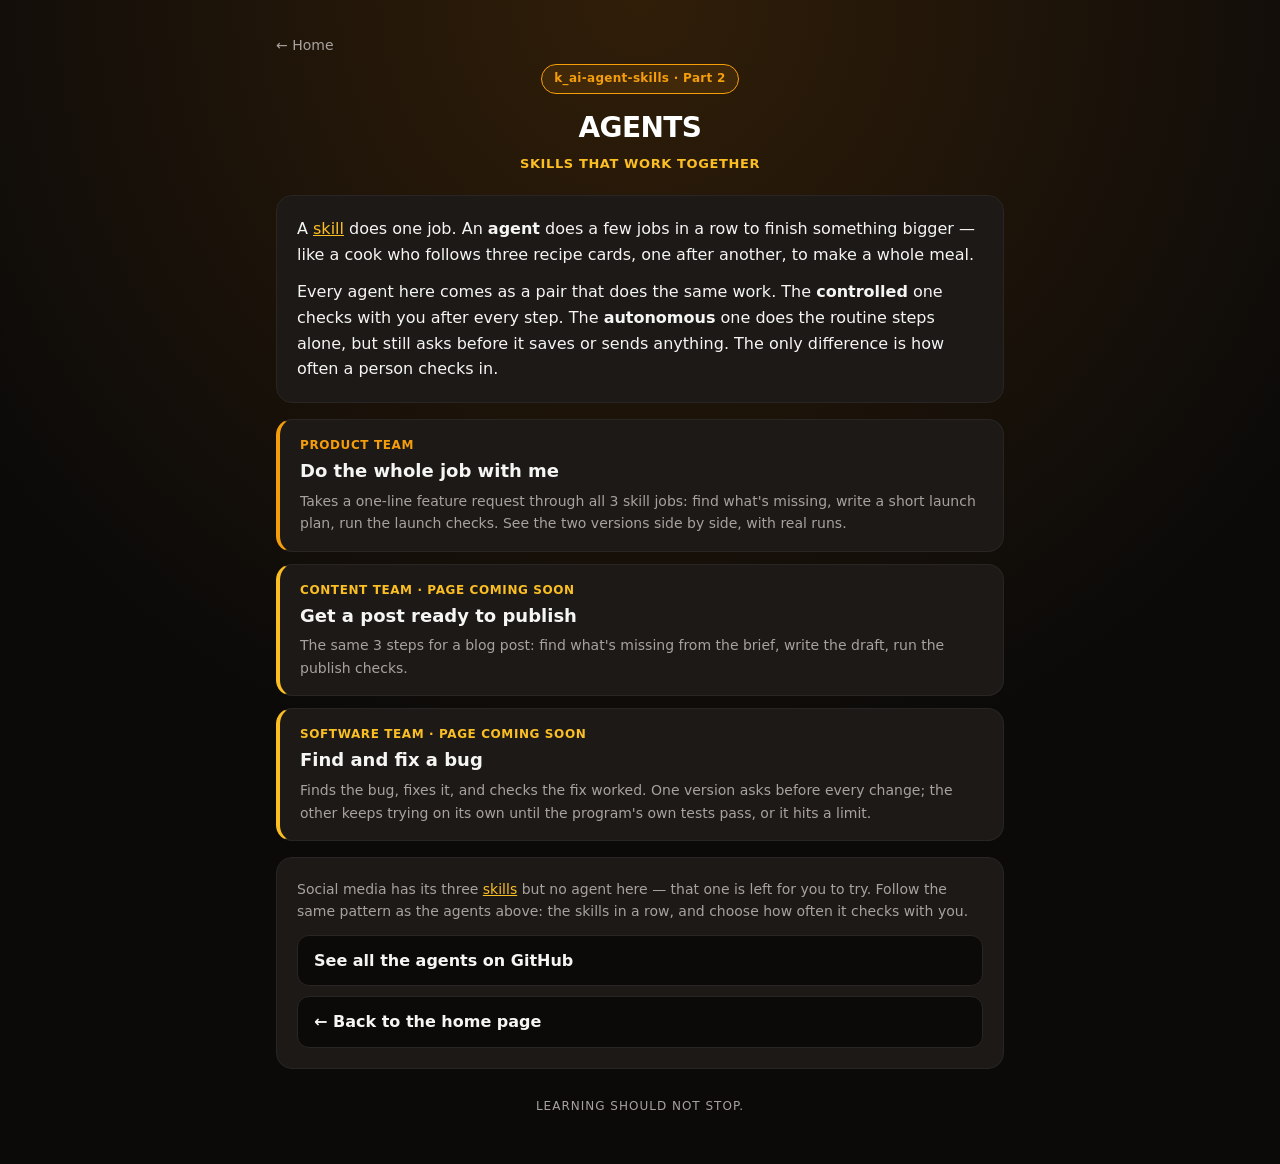
==== web/agents/index.html @ c48778d1 "Restructure web explainer into skills, agents and orchestrators; add all 12 skills - Home page now e" ====
<!doctype html>
<html lang="en">
<head>
  <meta charset="utf-8">
  <meta name="viewport" content="width=device-width, initial-scale=1">
  <!-- No scripts on this page: only this site's own files and the GitHub
       profile photo (the tab icon) may load. -->
  <meta http-equiv="Content-Security-Policy"
        content="default-src 'none'; style-src 'self'; img-src 'self' https://avatars.githubusercontent.com; base-uri 'none'; form-action 'none'">
  <meta name="referrer" content="no-referrer">
  <meta name="description" content="What an AI agent is, in plain words: skills that work together, with a person checking in — with real recorded runs.">
  <title>AI agents — k_ai-agent-skills</title>
  <link rel="icon" type="image/jpeg" href="https://avatars.githubusercontent.com/u/15974849?v=4&amp;s=64">
  <link rel="apple-touch-icon" href="https://avatars.githubusercontent.com/u/15974849?v=4&amp;s=180">
  <link rel="stylesheet" href="../style.css">
</head>
<body class="j-together">
  <main class="wrap">
    <a class="back" href="../">← Home</a>
    <header class="hero">
      <span class="badge job" data-t="badge">k_ai-agent-skills · Part 2</span>
      <h1 data-t="title">Agents</h1>
      <p class="subtitle" data-t="subtitle">Skills that work together</p>
    </header>

    <section class="card">
      <p data-t="intro_1">A <a class="inline-link" href="../skills/">skill</a> does one job. An <b>agent</b> does a few jobs in a row to finish something bigger — like a cook who follows three recipe cards, one after another, to make a whole meal.</p>
      <p data-t="intro_2">Every agent here comes as a pair that does the same work. The <b>controlled</b> one checks with you after every step. The <b>autonomous</b> one does the routine steps alone, but still asks before it saves or sends anything. The only difference is how often a person checks in.</p>
    </section>

    <nav aria-label="Agents">
      <a class="job-card j-together" href="together/">
        <span class="job-num" data-t="product_team">Product team</span>
        <span class="job-title" data-t="product_title">Do the whole job with me</span>
        <span class="job-line" data-t="product_line">Takes a one-line feature request through all 3 skill jobs: find what's missing, write a short launch plan, run the launch checks. See the two versions side by side, with real runs.</span>
      </a>
      <div class="job-card part-card soon">
        <span class="job-num" data-t="content_team">Content team · page coming soon</span>
        <span class="job-title" data-t="content_title">Get a post ready to publish</span>
        <span class="job-line" data-t="content_line">The same 3 steps for a blog post: find what's missing from the brief, write the draft, run the publish checks.</span>
      </div>
      <div class="job-card part-card soon">
        <span class="job-num" data-t="software_team">Software team · page coming soon</span>
        <span class="job-title" data-t="software_title">Find and fix a bug</span>
        <span class="job-line" data-t="software_line">Finds the bug, fixes it, and checks the fix worked. One version asks before every change; the other keeps trying on its own until the program's own tests pass, or it hits a limit.</span>
      </div>
    </nav>

    <section class="card links">
      <p class="muted" data-t="social_note">Social media has its three <a class="inline-link" href="../skills/">skills</a> but no agent here — that one is left for you to try. Follow the same pattern as the agents above: the skills in a row, and choose how often it checks with you.</p>
      <a class="link-card" href="https://github.com/khadir-syed/k_ai-agent-skills/tree/main/agents" rel="noopener noreferrer" data-t="repo_link">See all the agents on GitHub</a>
      <a class="link-card" href="../" data-t="home_link">← Back to the home page</a>
    </section>

    <footer class="footer" data-t="footer">Learning should not stop.</footer>
  </main>
</body>
</html>
---- web/style.css ----
/* Colours and shapes match https://khadir-syed.github.io
   (base copied from k_ai-basics web/style.css) */
:root {
  --bg: #0b0a09;
  --card: #1c1917;
  --line: #292524;
  --text: #f5f5f4;
  --muted: #a8a29e;
  --soft: #d6d3d1;
  --amber: #fbbf24;
  --amber-soft: #fcd34d;
  --orange: #d97706;
  --glow: rgba(217, 119, 6, 0.18);
  --good: #86efac;
  --bad: #fca5a5;
  --job: var(--amber);
}

/* One warm brand shade per job: the card edge, the picture and the page badge. */
.j-find { --job: #fbbf24; }
.j-draft { --job: #fb923c; }
.j-check { --job: #fde68a; }
.j-together { --job: #f59e0b; }

* { box-sizing: border-box; }

body {
  margin: 0;
  background: var(--bg) radial-gradient(circle at 50% 0%, var(--glow) 0%, rgba(11, 10, 9, 0) 60%) no-repeat;
  color: var(--text);
  font-family: -apple-system, system-ui, "Segoe UI", Roboto, Helvetica, Arial, sans-serif;
  line-height: 1.6;
}

.wrap { max-width: 760px; margin: 0 auto; padding: 32px 16px 48px; }

.hero { text-align: center; margin-bottom: 20px; }
.badge {
  display: inline-block; padding: 4px 12px; border-radius: 9999px;
  background: rgba(245, 158, 11, 0.1); border: 1px solid rgba(245, 158, 11, 0.3);
  color: var(--amber-soft); font-size: 12px; font-weight: 600; letter-spacing: 0.3px;
}
.hero .badge.job { color: var(--job); border-color: var(--job); }
h1 {
  margin: 12px 0 4px; font-size: 28px; font-weight: 900; letter-spacing: -0.6px;
  text-transform: uppercase; color: #fff;
}
.subtitle {
  margin: 0; color: var(--amber); font-size: 13px; font-weight: 600;
  letter-spacing: 0.6px; text-transform: uppercase;
}
h2 { margin: 0 0 12px; font-size: 18px; font-weight: 800; }

.card {
  background: var(--card); border: 1px solid var(--line); border-radius: 16px;
  padding: 20px; margin: 16px 0;
}
.card p { margin: 0 0 12px; }
.card p:last-child { margin-bottom: 0; }
.muted { color: var(--muted); font-size: 14px; }
.warning {
  border-left: 3px solid var(--orange); background: rgba(217, 119, 6, 0.08);
  padding: 10px 14px; border-radius: 8px; color: var(--soft); font-size: 14px;
}
.lesson { font-weight: 700; color: #fff; }

.link-card {
  display: block; background: var(--bg); border: 1px solid var(--line); border-radius: 12px;
  padding: 12px 16px; margin-top: 10px; color: var(--text); font-weight: 700; text-decoration: none;
}
.link-card:hover { border-color: var(--orange); }
.inline-link { color: var(--amber); }

.footer {
  text-align: center; color: var(--muted); font-size: 12px; letter-spacing: 1px;
  text-transform: uppercase; margin-top: 28px;
}

.back { display: inline-block; color: var(--muted); font-size: 14px; text-decoration: none; margin-bottom: 8px; }
.back:hover { color: var(--amber); }
a:focus-visible, button:focus-visible { outline: 2px solid var(--amber); outline-offset: 2px; }

/* Home page: brand header, same as https://khadir-syed.github.io */
.brand .brand-frame {
  width: 112px; height: 112px; margin: 0 auto 16px; padding: 2.5px; border-radius: 28px;
  background: linear-gradient(to bottom, #fbbf24, #f59e0b, #78350f);
  box-shadow: 0 0 28px rgba(245, 158, 11, 0.35), inset 0 0 10px rgba(245, 158, 11, 0.2);
}
.brand img { display: block; width: 100%; height: 100%; border-radius: 25.5px; object-fit: cover; background: #0c0a09; }
.brand .badge { text-decoration: none; }
.brand-name {
  margin: 10px 0 2px; font-size: 30px; font-weight: 900; letter-spacing: -0.6px;
  text-transform: uppercase; color: #fff; line-height: 1.2;
}
.brand-name span { color: var(--amber); }
.brand .subtitle { color: rgba(253, 230, 138, 0.9); }
.pills { list-style: none; display: flex; flex-wrap: wrap; justify-content: center; gap: 6px; margin: 14px 0 0; padding: 0; }
.pills li {
  font-size: 11px; font-weight: 500; padding: 2px 10px; border-radius: 6px;
  background: var(--card); border: 1px solid var(--line); color: var(--soft);
}
.hook { margin: 12px 0 0; color: var(--muted); font-size: 12px; font-style: italic; }
.card h1 { margin-top: 0; font-size: 22px; line-height: 1.25; }

/* Home page: one card per job, its edge in the job's colour */
.job-card {
  display: block; background: var(--card); border: 1px solid var(--line); border-left: 4px solid var(--job);
  border-radius: 16px; padding: 16px 20px; margin: 12px 0; color: var(--text); text-decoration: none;
}
.job-card:hover { border-color: var(--job); background: #24201c; }
.job-num { display: block; color: var(--job); font-size: 12px; font-weight: 700; letter-spacing: 0.6px; text-transform: uppercase; }
.job-title { display: block; font-size: 18px; font-weight: 800; margin: 2px 0 4px; }
.job-card:hover .job-title { color: var(--job); }
.job-line { display: block; color: var(--muted); font-size: 14px; }

/* Pictures: drawn right in the page, coloured here (no scripts needed) */
.picture { margin: 4px auto 0; display: block; width: 100%; max-width: 440px; height: auto; }
.picture text { fill: var(--text); font-family: inherit; font-size: 15px; font-weight: 700; }
.picture .sub { fill: var(--muted); font-size: 12.5px; font-weight: 500; }
.picture .on-job { fill: var(--bg); }
.picture .box { fill: var(--bg); stroke: var(--line); stroke-width: 1.5; }
.picture .hot { fill: var(--bg); stroke: var(--job); stroke-width: 2.5; }
.picture .solid { fill: var(--job); stroke: none; }
.picture .stop { fill: rgba(217, 119, 6, 0.15); stroke: var(--orange); stroke-width: 1.5; }
.picture .stop-text { fill: var(--amber-soft); font-size: 13px; }
.picture .line { stroke: var(--muted); stroke-width: 2; fill: none; }
.picture .tip { fill: var(--muted); }
.picture .c-find { fill: #fbbf24; }
.picture .c-draft { fill: #fb923c; }
.picture .c-check { fill: #fde68a; }
.picture .c-together { stroke: #f59e0b; stroke-width: 2; fill: none; stroke-dasharray: 6 5; }
.picture .t-together { fill: #f59e0b; }
.picture .on-job { font-size: 22px; font-weight: 900; }

/* Does ✅ / won't ❌ lists, and good vs weak answers */
.two-lists { display: grid; gap: 12px; }
@media (min-width: 620px) { .two-lists { grid-template-columns: 1fr 1fr; } }
.ticks { list-style: none; margin: 0; padding: 0; font-size: 15px; }
.ticks li { padding: 4px 0 4px 28px; position: relative; color: var(--soft); }
.ticks li::before { position: absolute; left: 0; }
.ticks.yes li::before { content: "✅"; }
.ticks.no li::before { content: "❌"; }
.list-head { font-weight: 800; margin: 0 0 4px; }
.examples { list-style: none; margin: 0 0 12px; padding: 0; display: grid; gap: 10px; }
.ex { background: var(--bg); border: 1px solid var(--line); border-radius: 12px; padding: 12px 14px; min-width: 0; }
.ex p { margin: 0 0 6px; }
.ex p:last-child { margin-bottom: 0; }
.ex-say { font-weight: 700; }
.ex-why { font-size: 14px; color: var(--soft); }
.ex.good .ex-why { color: var(--good); }
.ex.weak .ex-why { color: var(--bad); }
.checks { margin: 0 0 12px; padding-left: 22px; color: var(--soft); }
.checks li { margin: 3px 0; }
.legend { font-size: 14px; color: var(--soft); }

/* What we gave the AI */
.prompt {
  margin: 0 0 12px; padding: 10px 14px; border-left: 3px solid var(--job);
  background: var(--bg); border-radius: 8px; font-size: 15px;
}
.evidence {
  background: var(--bg); border: 1px solid var(--line); border-radius: 12px;
  padding: 12px 14px; margin: 0 0 12px; font-size: 13px; line-height: 1.55; color: var(--soft);
  white-space: pre-wrap; word-break: break-word;
  font-family: ui-monospace, SFMono-Regular, Menlo, Consolas, monospace;
}
.try-label { font-weight: 700; margin: 8px 0 6px; }

/* A recorded run: each turn, the AI's answers cut short until "Show all" */
.run-meta { font-size: 14px; color: var(--muted); }
.run-meta:empty, .run-status:empty, .stops:empty { display: none; }
.stops { font-weight: 800; color: var(--amber-soft); }
.turns { list-style: none; margin: 0; padding: 0; display: grid; gap: 10px; }
.turn { min-width: 0; }
.turn-who { margin: 0 0 4px; font-size: 13px; font-weight: 800; letter-spacing: 0.4px; text-transform: uppercase; color: var(--job); }
.turn-you .turn-who { color: var(--muted); }
.file-name { text-transform: none; font-family: ui-monospace, SFMono-Regular, Menlo, Consolas, monospace; }
.you-said {
  margin: 0; padding: 8px 12px; border-radius: 12px; background: rgba(245, 158, 11, 0.1);
  border: 1px solid rgba(245, 158, 11, 0.3); color: var(--text); white-space: pre-line;
}
.turn-file .answer { border-style: dashed; }
.side-by-side { display: grid; gap: 16px; }
@media (min-width: 720px) { .side-by-side { grid-template-columns: 1fr 1fr; } }
.side-by-side > * { min-width: 0; }
.side-title { font-size: 16px; font-weight: 800; margin: 0 0 6px; }

/* AI answers, formatted by markdown.js; "clamped" shows only the first part
   (tall enough that a heading, list or document box is readable, not just sliced). */
.answer {
  background: var(--bg); border: 1px solid var(--line); border-radius: 12px;
  padding: 12px 14px; margin: 0;
}
.md { font-size: 14px; line-height: 1.55; color: var(--soft); overflow-wrap: break-word; }
.md.clamped {
  max-height: 14em; overflow: hidden;
  -webkit-mask-image: linear-gradient(to bottom, #000 75%, transparent);
  mask-image: linear-gradient(to bottom, #000 75%, transparent);
}
.md > :first-child { margin-top: 0; }
.md > :last-child { margin-bottom: 0; }
.md h3, .md h4 { color: #fff; font-weight: 800; line-height: 1.3; margin: 14px 0 6px; }
.md h3 { font-size: 16px; }
.md h4 { font-size: 15px; }
.md p, .md ul, .md ol { margin: 0 0 8px; }
.md ul, .md ol { padding-left: 22px; }
.md li ul, .md li ol { margin: 2px 0 0; }
.md strong { color: #fff; }
.md hr { border: 0; border-top: 1px solid var(--line); margin: 12px 0; }
.md code, .md pre { font-family: ui-monospace, SFMono-Regular, Menlo, Consolas, monospace; font-size: 13px; }
.md code { background: var(--card); border: 1px solid var(--line); border-radius: 4px; padding: 0 4px; }
.md pre { background: var(--card); border: 1px solid var(--line); border-radius: 8px; padding: 8px 10px; margin: 0 0 8px; overflow-x: auto; white-space: pre-wrap; }
.md-doc { border: 1px solid var(--line); border-left: 3px solid var(--job, var(--amber)); border-radius: 8px; padding: 10px 12px 2px; margin: 0 0 8px; background: var(--card); }
.md blockquote { margin: 0 0 8px; padding: 2px 0 2px 12px; border-left: 3px solid var(--line); color: var(--muted); }
.md-table { overflow-x: auto; margin: 0 0 8px; }
.md table { border-collapse: collapse; font-size: 13px; line-height: 1.45; }
.md th, .md td { border: 1px solid var(--line); padding: 5px 8px; text-align: left; vertical-align: top; min-width: 7em; }
.md th { background: var(--card); color: #fff; }
.more-btn {
  background: none; border: 0; padding: 0; margin-top: 6px; cursor: pointer;
  color: var(--amber); font: inherit; font-size: 14px; font-weight: 700;
}

/* Team picker on the skill pages: plain radio buttons, so it works with no
   scripts. Each team's panel shows only while its button is picked. */
.team-pick > input { position: absolute; opacity: 0; pointer-events: none; }
.team-tabs { display: flex; flex-wrap: wrap; gap: 8px; margin-top: 4px; }
.team-tabs label {
  padding: 6px 14px; border-radius: 9999px; cursor: pointer; font-size: 14px; font-weight: 700;
  background: var(--bg); border: 1px solid var(--line); color: var(--soft);
}
.team-tabs label:hover { border-color: var(--job); }
.team-panel { display: none; }
.t-product:checked ~ .p-product, .t-content:checked ~ .p-content,
.t-social:checked ~ .p-social, .t-software:checked ~ .p-software { display: block; }
.t-product:checked ~ .team-card .l-product, .t-content:checked ~ .team-card .l-content,
.t-social:checked ~ .team-card .l-social, .t-software:checked ~ .team-card .l-software {
  background: var(--job); border-color: var(--job); color: var(--bg);
}
.t-product:focus-visible ~ .team-card .l-product, .t-content:focus-visible ~ .team-card .l-content,
.t-social:focus-visible ~ .team-card .l-social, .t-software:focus-visible ~ .team-card .l-software {
  outline: 2px solid var(--amber); outline-offset: 2px;
}
.skill-name { color: var(--job); font-weight: 800; }
.plain-words { border-left: 3px solid var(--job); padding: 8px 12px; background: var(--bg); border-radius: 8px; font-size: 14px; color: var(--soft); }

/* Home page: the three parts of the repo */
.part-card { --job: var(--amber); }
.part-card.soon { cursor: default; }
.part-card.soon:hover { border-color: var(--line); background: var(--card); }
.part-card.soon:hover .job-title { color: var(--text); }
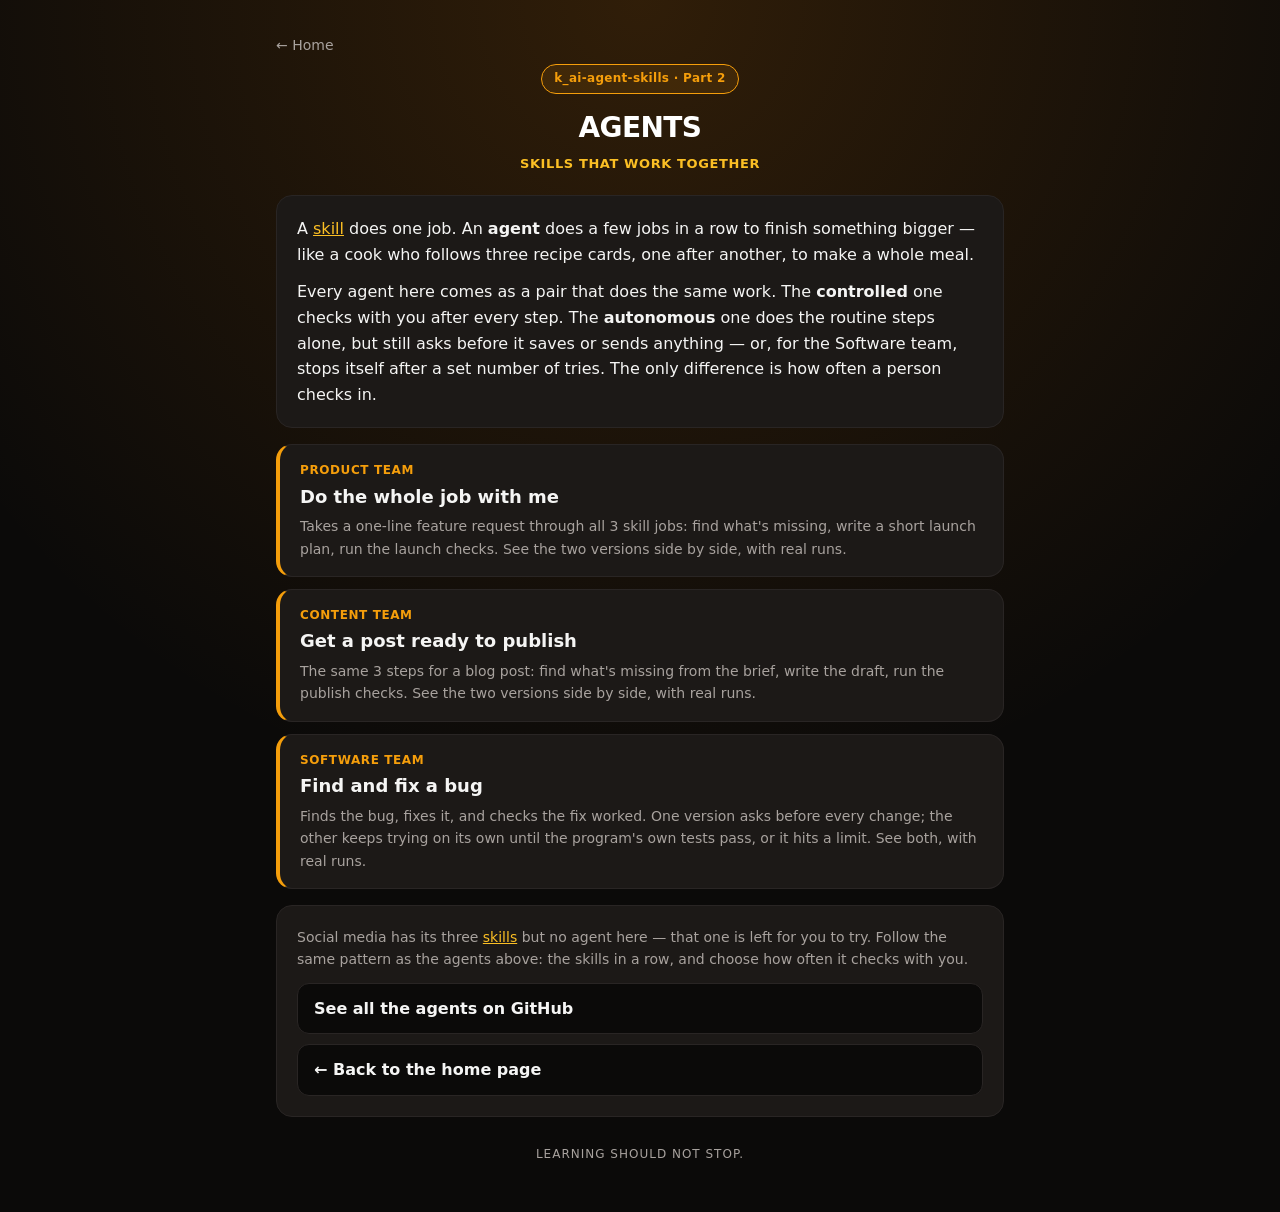
==== commit ed21ece4: "Add Content and Software agent pair pages, with real recorded runs Both pages show the controlled an" ====
--- a/web/agents/index.html
+++ b/web/agents/index.html
@@ -25,7 +25,7 @@
 
     <section class="card">
       <p data-t="intro_1">A <a class="inline-link" href="../skills/">skill</a> does one job. An <b>agent</b> does a few jobs in a row to finish something bigger — like a cook who follows three recipe cards, one after another, to make a whole meal.</p>
-      <p data-t="intro_2">Every agent here comes as a pair that does the same work. The <b>controlled</b> one checks with you after every step. The <b>autonomous</b> one does the routine steps alone, but still asks before it saves or sends anything. The only difference is how often a person checks in.</p>
+      <p data-t="intro_2">Every agent here comes as a pair that does the same work. The <b>controlled</b> one checks with you after every step. The <b>autonomous</b> one does the routine steps alone, but still asks before it saves or sends anything — or, for the Software team, stops itself after a set number of tries. The only difference is how often a person checks in.</p>
     </section>
 
     <nav aria-label="Agents">
@@ -34,16 +34,16 @@
         <span class="job-title" data-t="product_title">Do the whole job with me</span>
         <span class="job-line" data-t="product_line">Takes a one-line feature request through all 3 skill jobs: find what's missing, write a short launch plan, run the launch checks. See the two versions side by side, with real runs.</span>
       </a>
-      <div class="job-card part-card soon">
-        <span class="job-num" data-t="content_team">Content team · page coming soon</span>
+      <a class="job-card j-together" href="content/">
+        <span class="job-num" data-t="content_team">Content team</span>
         <span class="job-title" data-t="content_title">Get a post ready to publish</span>
-        <span class="job-line" data-t="content_line">The same 3 steps for a blog post: find what's missing from the brief, write the draft, run the publish checks.</span>
-      </div>
-      <div class="job-card part-card soon">
-        <span class="job-num" data-t="software_team">Software team · page coming soon</span>
+        <span class="job-line" data-t="content_line">The same 3 steps for a blog post: find what's missing from the brief, write the draft, run the publish checks. See the two versions side by side, with real runs.</span>
+      </a>
+      <a class="job-card j-together" href="software/">
+        <span class="job-num" data-t="software_team">Software team</span>
         <span class="job-title" data-t="software_title">Find and fix a bug</span>
-        <span class="job-line" data-t="software_line">Finds the bug, fixes it, and checks the fix worked. One version asks before every change; the other keeps trying on its own until the program's own tests pass, or it hits a limit.</span>
-      </div>
+        <span class="job-line" data-t="software_line">Finds the bug, fixes it, and checks the fix worked. One version asks before every change; the other keeps trying on its own until the program's own tests pass, or it hits a limit. See both, with real runs.</span>
+      </a>
     </nav>
 
     <section class="card links">
--- a/web/style.css
+++ b/web/style.css
@@ -165,6 +165,8 @@
   font-family: ui-monospace, SFMono-Regular, Menlo, Consolas, monospace;
 }
 .try-label { font-weight: 700; margin: 8px 0 6px; }
+[data-example] + [data-example] { margin-top: 16px; } /* two requests in a row, e.g. controlled then autonomous */
+.command { font-family: ui-monospace, SFMono-Regular, Menlo, Consolas, monospace; font-size: 14px; word-break: break-word; }
 
 /* A recorded run: each turn, the AI's answers cut short until "Show all" */
 .run-meta { font-size: 14px; color: var(--muted); }
@@ -183,6 +185,7 @@
 .side-by-side { display: grid; gap: 16px; }
 @media (min-width: 720px) { .side-by-side { grid-template-columns: 1fr 1fr; } }
 .side-by-side > * { min-width: 0; }
+.side-by-side ~ p { margin-top: 16px; } /* a note after the runs, same gap as between them */
 .side-title { font-size: 16px; font-weight: 800; margin: 0 0 6px; }
 
 /* AI answers, formatted by markdown.js; "clamped" shows only the first part
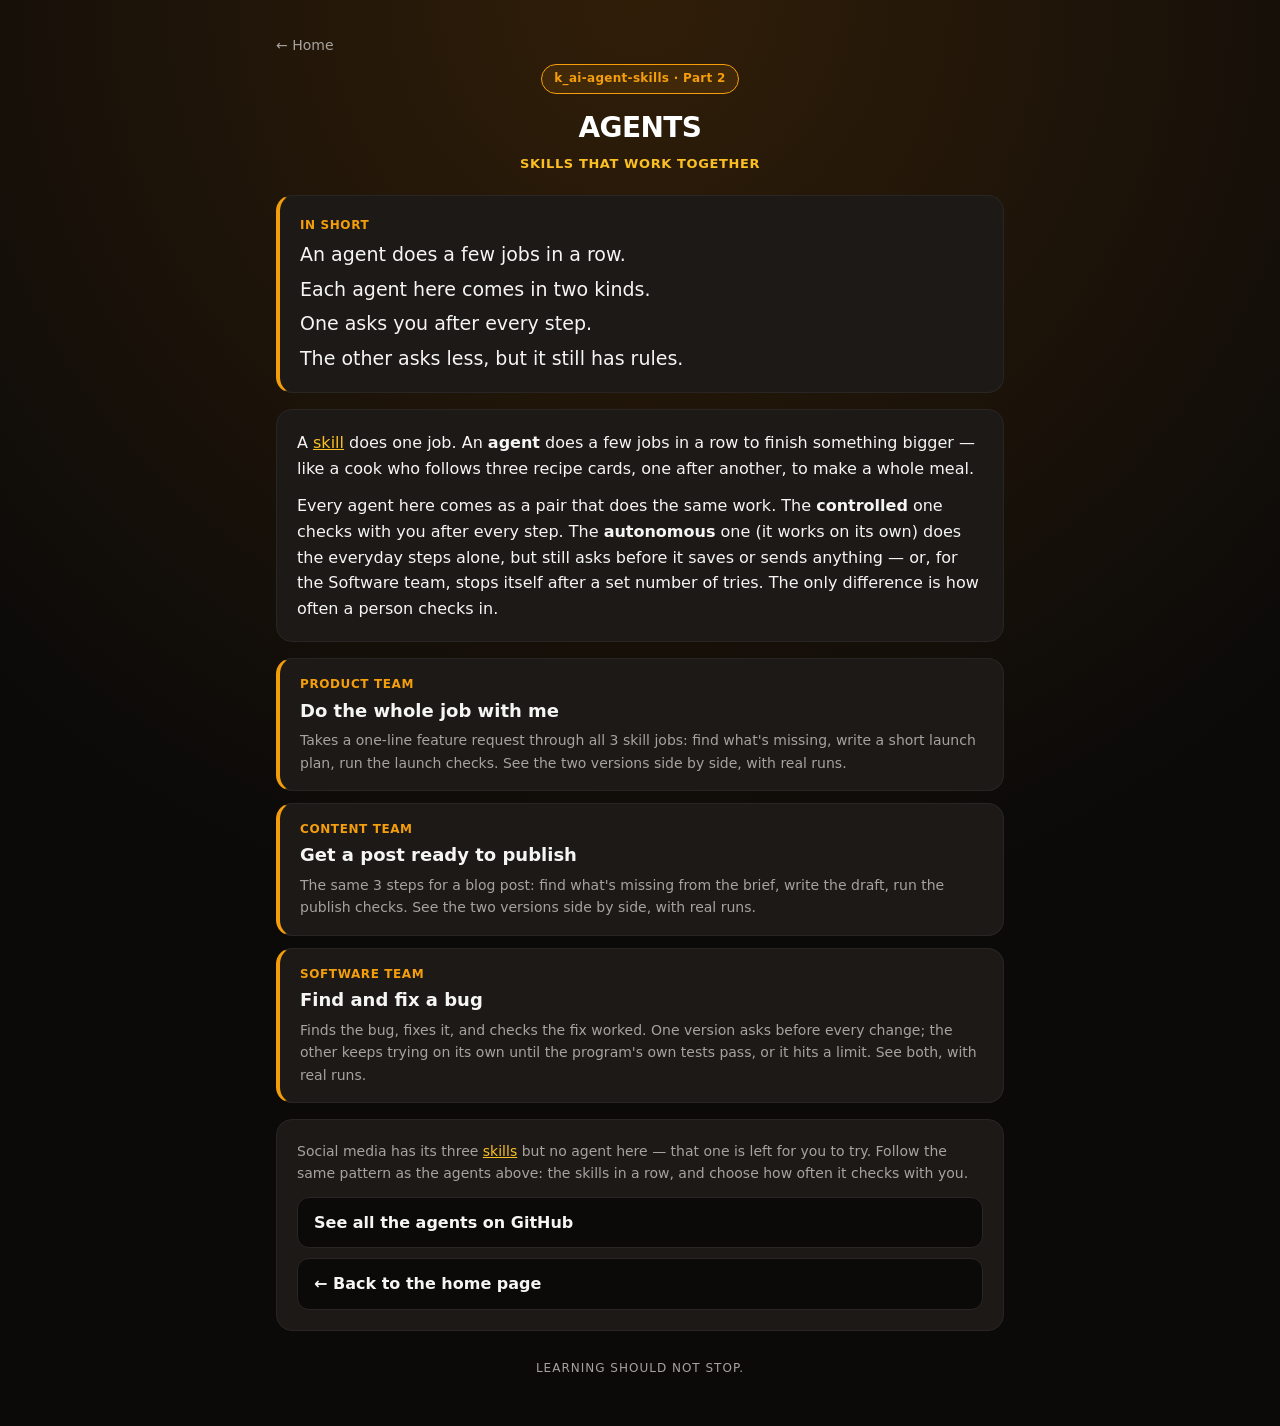
==== commit a891d1f3: "Add an easy-read top part to every page and simplify the wording below Each page now opens with an "" ====
--- a/web/agents/index.html
+++ b/web/agents/index.html
@@ -23,9 +23,17 @@
       <p class="subtitle" data-t="subtitle">Skills that work together</p>
     </header>
 
+    <section class="card easy" data-t="easy">
+      <p class="easy-label">In short</p>
+      <p>An agent does a few jobs in a row.</p>
+      <p>Each agent here comes in two kinds.</p>
+      <p>One asks you after every step.</p>
+      <p>The other asks less, but it still has rules.</p>
+    </section>
+
     <section class="card">
       <p data-t="intro_1">A <a class="inline-link" href="../skills/">skill</a> does one job. An <b>agent</b> does a few jobs in a row to finish something bigger — like a cook who follows three recipe cards, one after another, to make a whole meal.</p>
-      <p data-t="intro_2">Every agent here comes as a pair that does the same work. The <b>controlled</b> one checks with you after every step. The <b>autonomous</b> one does the routine steps alone, but still asks before it saves or sends anything — or, for the Software team, stops itself after a set number of tries. The only difference is how often a person checks in.</p>
+      <p data-t="intro_2">Every agent here comes as a pair that does the same work. The <b>controlled</b> one checks with you after every step. The <b>autonomous</b> one (it works on its own) does the everyday steps alone, but still asks before it saves or sends anything — or, for the Software team, stops itself after a set number of tries. The only difference is how often a person checks in.</p>
     </section>
 
     <nav aria-label="Agents">
--- a/web/style.css
+++ b/web/style.css
@@ -186,6 +186,7 @@
 @media (min-width: 720px) { .side-by-side { grid-template-columns: 1fr 1fr; } }
 .side-by-side > * { min-width: 0; }
 .side-by-side ~ p { margin-top: 16px; } /* a note after the runs, same gap as between them */
+[data-example] + .side-by-side { margin-top: 16px; } /* runs straight after a request, same gap */
 .side-title { font-size: 16px; font-weight: 800; margin: 0 0 6px; }
 
 /* AI answers, formatted by markdown.js; "clamped" shows only the first part
@@ -249,6 +250,10 @@
 
 /* Home page: the three parts of the repo */
 .part-card { --job: var(--amber); }
-.part-card.soon { cursor: default; }
-.part-card.soon:hover { border-color: var(--line); background: var(--card); }
-.part-card.soon:hover .job-title { color: var(--text); }
+
+/* "In short": the part a 7-year-old can read alone, at the top of every page */
+.easy { border-left: 4px solid var(--job); }
+.easy p { font-size: 19px; line-height: 1.5; margin: 0 0 6px; }
+.easy .easy-label { color: var(--job); font-size: 12px; font-weight: 700; letter-spacing: 0.6px; text-transform: uppercase; }div.plain-words { margin: 0 0 12px; }
+div.plain-words p { margin-bottom: 4px; }
+div.plain-words .checks { margin-bottom: 0; }
